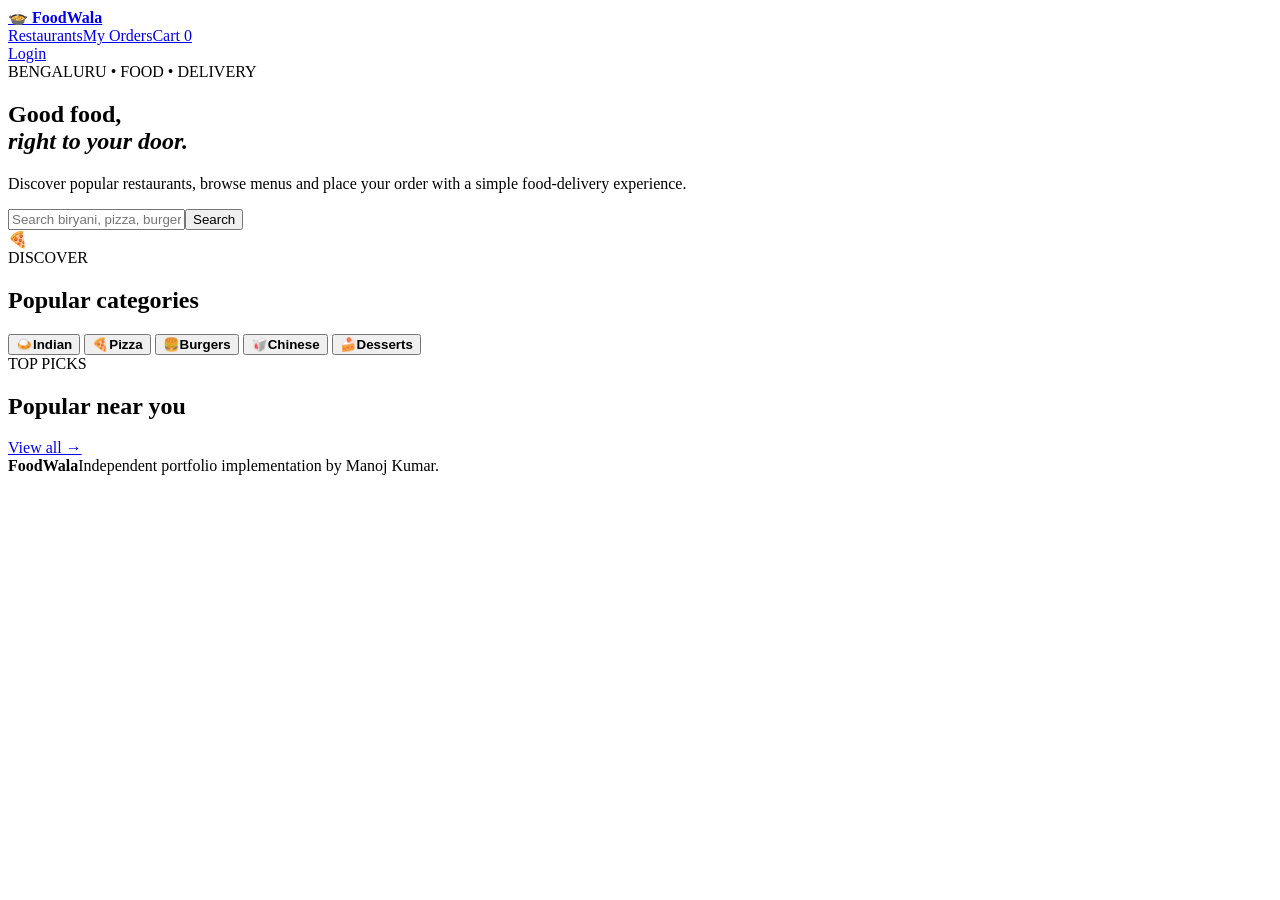
==== index.html @ 2fe8be54 "Add files via upload" ====
<!doctype html>
<html lang="en"><head>
<meta charset="utf-8"><meta name="viewport" content="width=device-width,initial-scale=1">
<title>FoodWala | Bengaluru Food Delivery</title><link rel="stylesheet" href="css/style.css">
</head><body>
<header class="nav"><a class="brand" href="index.html">🍲 <b>FoodWala</b></a>
<nav><a href="restaurants.html">Restaurants</a><a href="orders.html">My Orders</a><a href="cart.html">Cart <span id="cartCount">0</span></a></nav>
<a class="btn small" href="login.html">Login</a></header>
<section class="hero"><div><span class="tag">BENGALURU • FOOD • DELIVERY</span><h1>Good food,<br><em>right to your door.</em></h1>
<p>Discover popular restaurants, browse menus and place your order with a simple food-delivery experience.</p>
<div class="search"><input id="search" placeholder="Search biryani, pizza, burger..."><button onclick="searchHome()">Search</button></div></div>
<div class="hero-food">🍕</div></section>
<section class="wrap"><div class="section-title"><div><span class="tag">DISCOVER</span><h2>Popular categories</h2></div></div>
<div class="cats">
<button onclick="location.href='restaurants.html?cat=Indian'">🍛<b>Indian</b></button>
<button onclick="location.href='restaurants.html?cat=Pizza'">🍕<b>Pizza</b></button>
<button onclick="location.href='restaurants.html?cat=Burger'">🍔<b>Burgers</b></button>
<button onclick="location.href='restaurants.html?cat=Chinese'">🥡<b>Chinese</b></button>
<button onclick="location.href='restaurants.html?cat=Dessert'">🍰<b>Desserts</b></button>
</div></section>
<section class="wrap"><div class="section-title"><div><span class="tag">TOP PICKS</span><h2>Popular near you</h2></div><a href="restaurants.html">View all →</a></div><div id="homeGrid" class="grid"></div></section>
<footer><b>FoodWala</b><span>Independent portfolio implementation by Manoj Kumar.</span></footer>
<script src="js/app.js"></script></body></html>
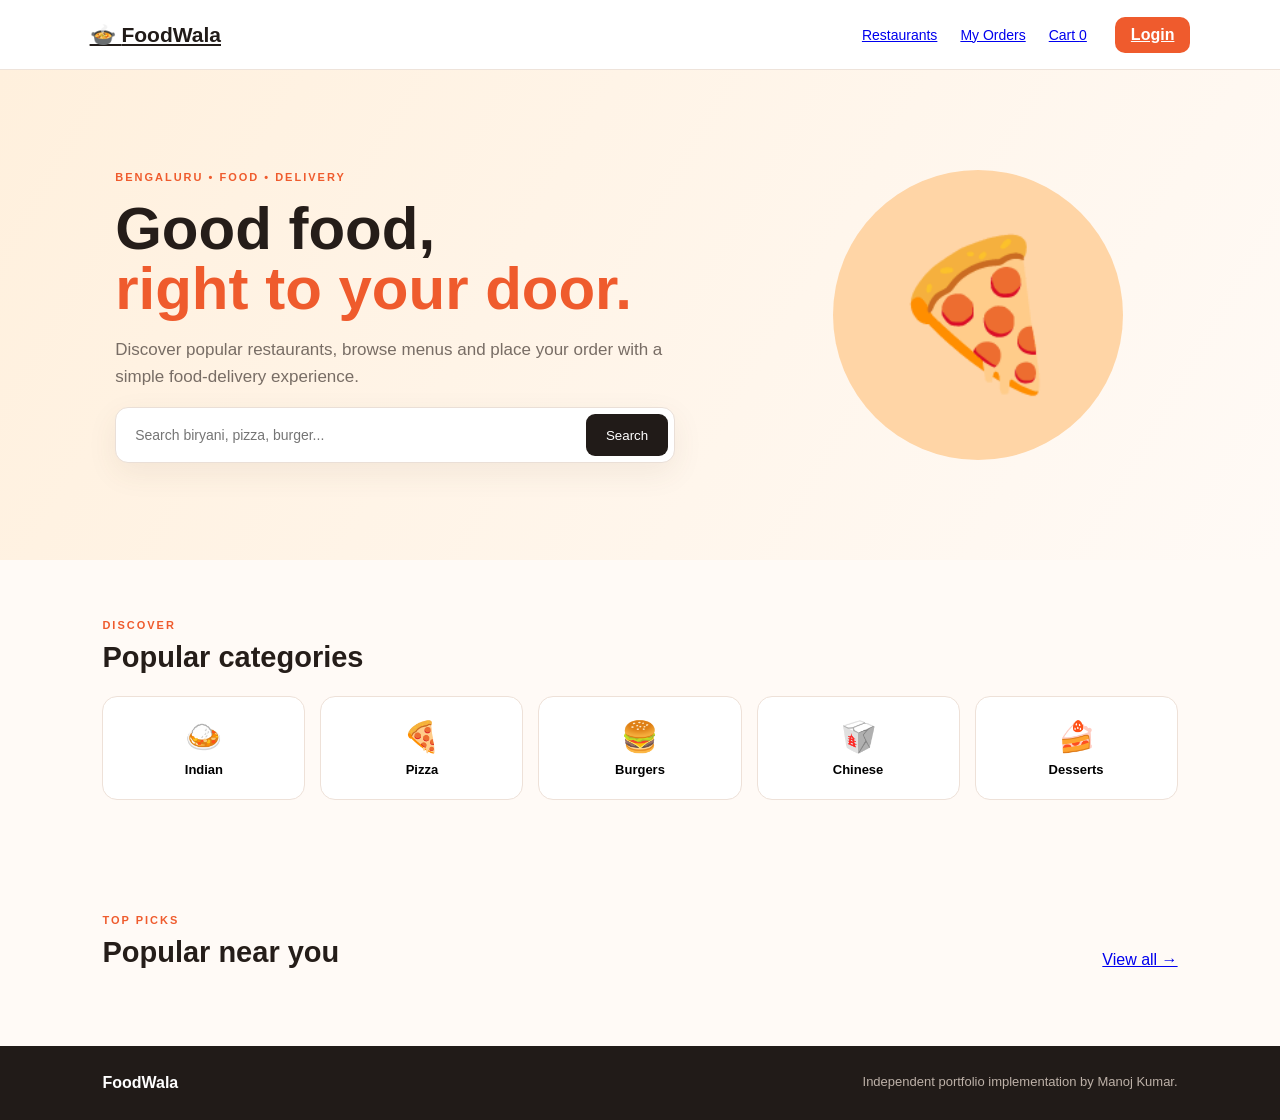
==== commit 3f985b19: "Update index.html" ====
--- a/index.html
+++ b/index.html
@@ -1,7 +1,7 @@
 <!doctype html>
 <html lang="en"><head>
 <meta charset="utf-8"><meta name="viewport" content="width=device-width,initial-scale=1">
-<title>FoodWala | Bengaluru Food Delivery</title><link rel="stylesheet" href="css/style.css">
+<title>FoodWala | Bengaluru Food Delivery</title><link rel="stylesheet" href="style.css">
 </head><body>
 <header class="nav"><a class="brand" href="index.html">🍲 <b>FoodWala</b></a>
 <nav><a href="restaurants.html">Restaurants</a><a href="orders.html">My Orders</a><a href="cart.html">Cart <span id="cartCount">0</span></a></nav>
@@ -20,4 +20,4 @@
 </div></section>
 <section class="wrap"><div class="section-title"><div><span class="tag">TOP PICKS</span><h2>Popular near you</h2></div><a href="restaurants.html">View all →</a></div><div id="homeGrid" class="grid"></div></section>
 <footer><b>FoodWala</b><span>Independent portfolio implementation by Manoj Kumar.</span></footer>
-<script src="js/app.js"></script></body></html>+<script src="js/app.js"><script src="app.js"></script>
--- a/style.css
+++ b/style.css
@@ -0,0 +1 @@
+*{box-sizing:border-box}body{margin:0;background:#fffaf6;color:#251d19;font-family:Inter,Arial,sans-serif}.nav{height:70px;background:#fff;border-bottom:1px solid #eee3da;display:flex;align-items:center;padding:0 7%;gap:28px;position:sticky;top:0;z-index:5}.brand{font-size:21px;color:#211b18;margin-right:auto}.nav nav{display:flex;gap:23px;font-size:14px;color:#665d56}.nav nav a:hover,.nav nav .active{color:#ef5b2d}.btn{display:inline-block;border:0;background:#ef5b2d;color:white;border-radius:10px;padding:12px 19px;font-weight:800;cursor:pointer}.btn.small{padding:9px 16px}.full{width:100%}.hero{min-height:490px;padding:65px 9%;display:flex;align-items:center;justify-content:space-between;background:linear-gradient(120deg,#fff0dd,#fffaf6)}.hero>div:first-child{max-width:620px}.tag{font-size:11px;letter-spacing:2px;font-weight:900;color:#ef5b2d}.hero h1{font-size:60px;line-height:1;margin:14px 0}.hero h1 em{font-style:normal;color:#ef5b2d}.hero p{color:#786d65;font-size:17px;line-height:1.6;max-width:560px}.search{display:flex;background:#fff;padding:6px;border:1px solid #eadfd7;border-radius:13px;max-width:570px;box-shadow:0 10px 30px #6a4c3214}.search input,.toolbar input{border:0;outline:0;padding:13px;flex:1;font-size:14px;background:transparent}.search button{border:0;background:#211b18;color:#fff;border-radius:9px;padding:0 20px}.hero-food{width:290px;height:290px;border-radius:50%;background:#ffd5a6;display:grid;place-items:center;font-size:145px;margin-right:4%}.wrap{padding:55px 8%}.page{min-height:75vh}.section-title{display:flex;justify-content:space-between;align-items:end;margin-bottom:22px}.section-title h2,.page h1{margin:8px 0 0}.section-title h2{font-size:29px}.cats{display:grid;grid-template-columns:repeat(5,1fr);gap:15px}.cats button{background:#fff;border:1px solid #eee1d8;border-radius:15px;padding:22px 10px;font-size:30px;cursor:pointer}.cats b{display:block;font-size:13px;margin-top:8px}.grid{display:grid;grid-template-columns:repeat(3,1fr);gap:20px}.card{background:#fff;border:1px solid #eee2da;border-radius:16px;overflow:hidden;box-shadow:0 8px 25px #6d4c3510}.pic{height:170px;display:grid;place-items:center;font-size:82px;background:#f5e0c7}.card-body{padding:17px}.card h3{margin:0 0 6px}.muted{color:#887d75;font-size:13px}.card-row{display:flex;justify-content:space-between;align-items:center;margin-top:15px}.price{font-weight:900}.add{border:0;background:#211b18;color:#fff;border-radius:8px;padding:8px 12px;cursor:pointer}.toolbar{display:flex;background:#fff;border:1px solid #eadfd8;border-radius:12px;padding:5px;margin:25px 0}.toolbar select{border:0;border-left:1px solid #eee;padding:0 12px;outline:0}.detail-head{background:#fff;border:1px solid #eee1d9;border-radius:18px;padding:25px;display:flex;gap:25px;align-items:center}.detail-icon{font-size:100px}.menu-list{margin-top:20px}.menu-item,.panel,.order{background:#fff;border:1px solid #eee1d9;border-radius:15px;padding:18px;margin-bottom:12px}.menu-item{display:flex;align-items:center;gap:15px}.menu-item .icon{font-size:45px}.menu-item .grow{flex:1}.cart-layout{display:grid;grid-template-columns:1.5fr .8fr;gap:22px}.summary{background:#fff;border:1px solid #eee1d9;border-radius:15px;padding:20px;height:max-content}.line{display:flex;justify-content:space-between;padding:9px 0;color:#675e57}.total{border-top:1px solid #eee;padding-top:14px;font-size:19px;font-weight:900}.qty button{border:1px solid #ddd;background:#fff;border-radius:6px;padding:4px 8px}.auth{min-height:100vh;display:grid;place-items:center;padding:30px}.auth form{background:#fff;border:1px solid #eee1d9;border-radius:18px;padding:32px;width:min(420px,92%);box-shadow:0 15px 40px #6d4c3512}.auth h1{margin:12px 0 25px}.auth label{display:block;font-size:13px;font-weight:800;margin:14px 0}.auth input{display:block;width:100%;padding:12px;margin-top:6px;border:1px solid #ddd2ca;border-radius:9px}.auth p{text-align:center;color:#7b7068;font-size:13px}.auth a{color:#ef5b2d;font-weight:700}.stats{display:grid;grid-template-columns:repeat(4,1fr);gap:15px;margin:25px 0}.stats div{background:#fff;border:1px solid #eee1d9;border-radius:15px;padding:22px}.stats b,.stats span{display:block}.stats b{font-size:27px}.stats span{color:#82766f;font-size:13px;margin-top:5px}footer{padding:28px 8%;background:#211b18;color:white;display:flex;justify-content:space-between}footer span{color:#bdb1a8;font-size:13px}@media(max-width:800px){.nav{padding:0 5%}.nav nav{display:none}.hero{padding:45px 7%}.hero h1{font-size:43px}.hero-food{display:none}.wrap{padding:40px 6%}.cats{grid-template-columns:repeat(3,1fr)}.grid{grid-template-columns:1fr}.cart-layout{grid-template-columns:1fr}.stats{grid-template-columns:repeat(2,1fr)}footer{display:block}footer span{display:block;margin-top:8px}}
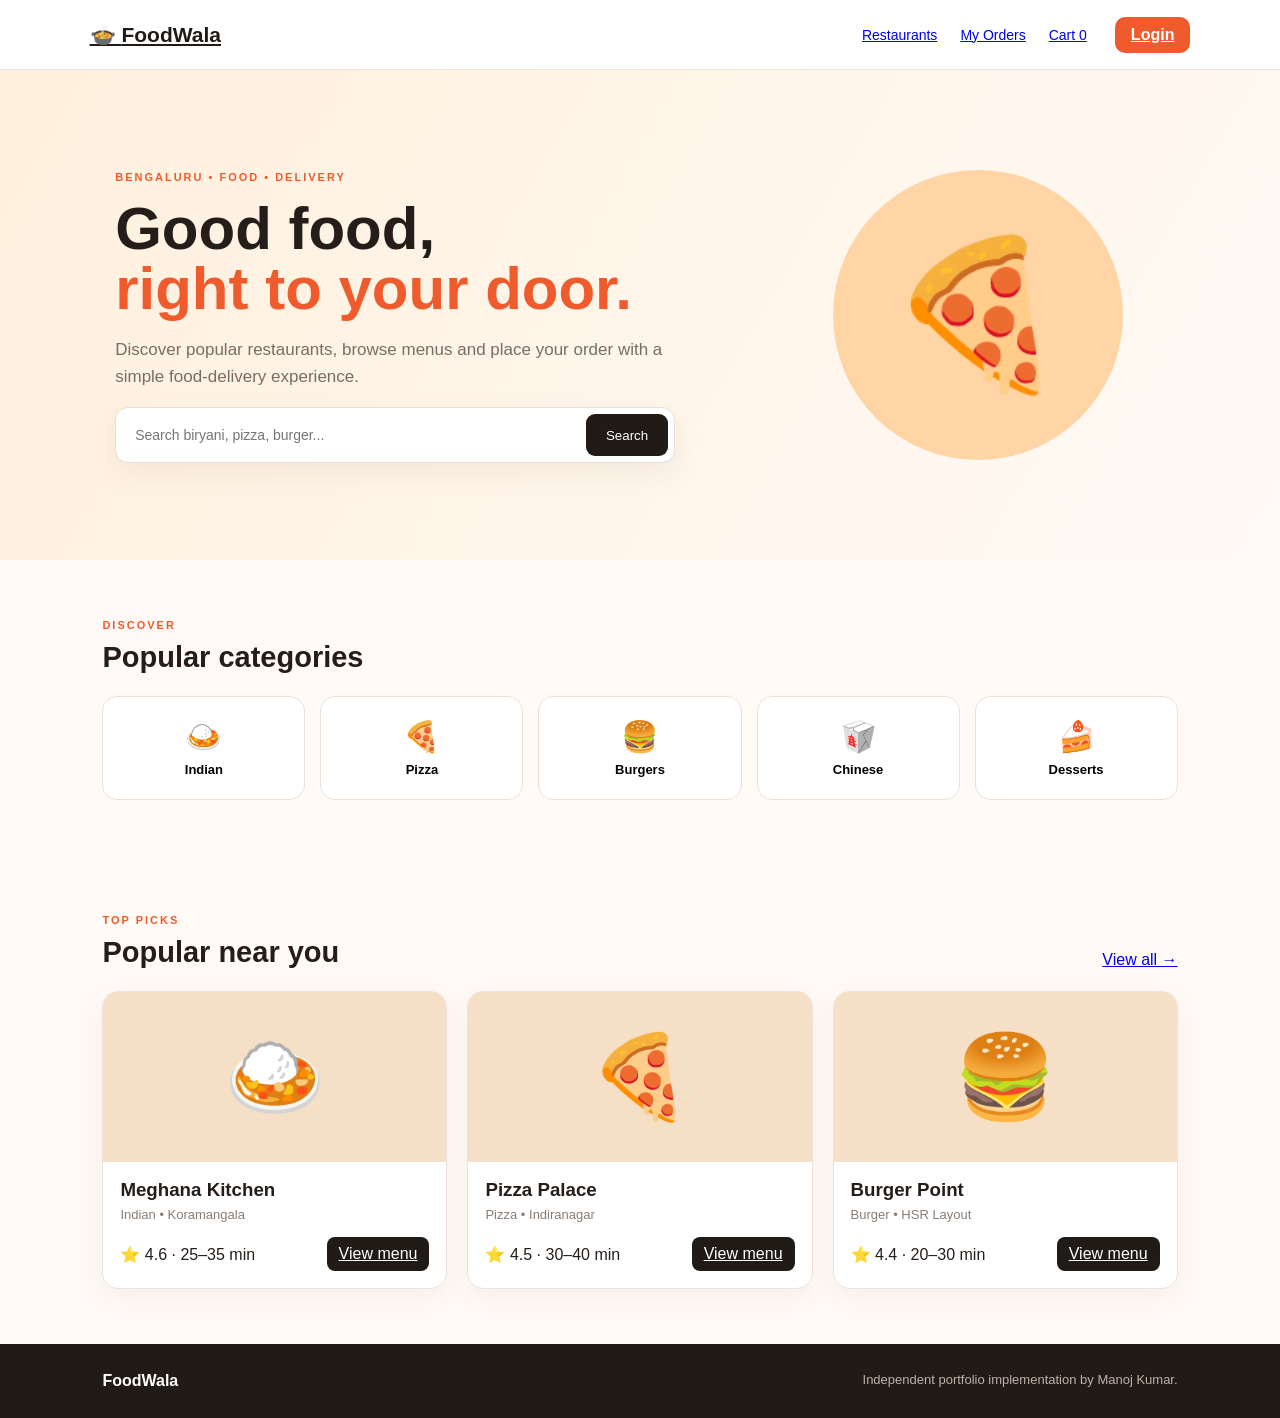
==== commit d21ff9b9: "Update index.html" ====
--- a/index.html
+++ b/index.html
@@ -20,4 +20,4 @@
 </div></section>
 <section class="wrap"><div class="section-title"><div><span class="tag">TOP PICKS</span><h2>Popular near you</h2></div><a href="restaurants.html">View all →</a></div><div id="homeGrid" class="grid"></div></section>
 <footer><b>FoodWala</b><span>Independent portfolio implementation by Manoj Kumar.</span></footer>
-<script src="js/app.js"><script src="app.js"></script>
+<script src="app.js"></script>
